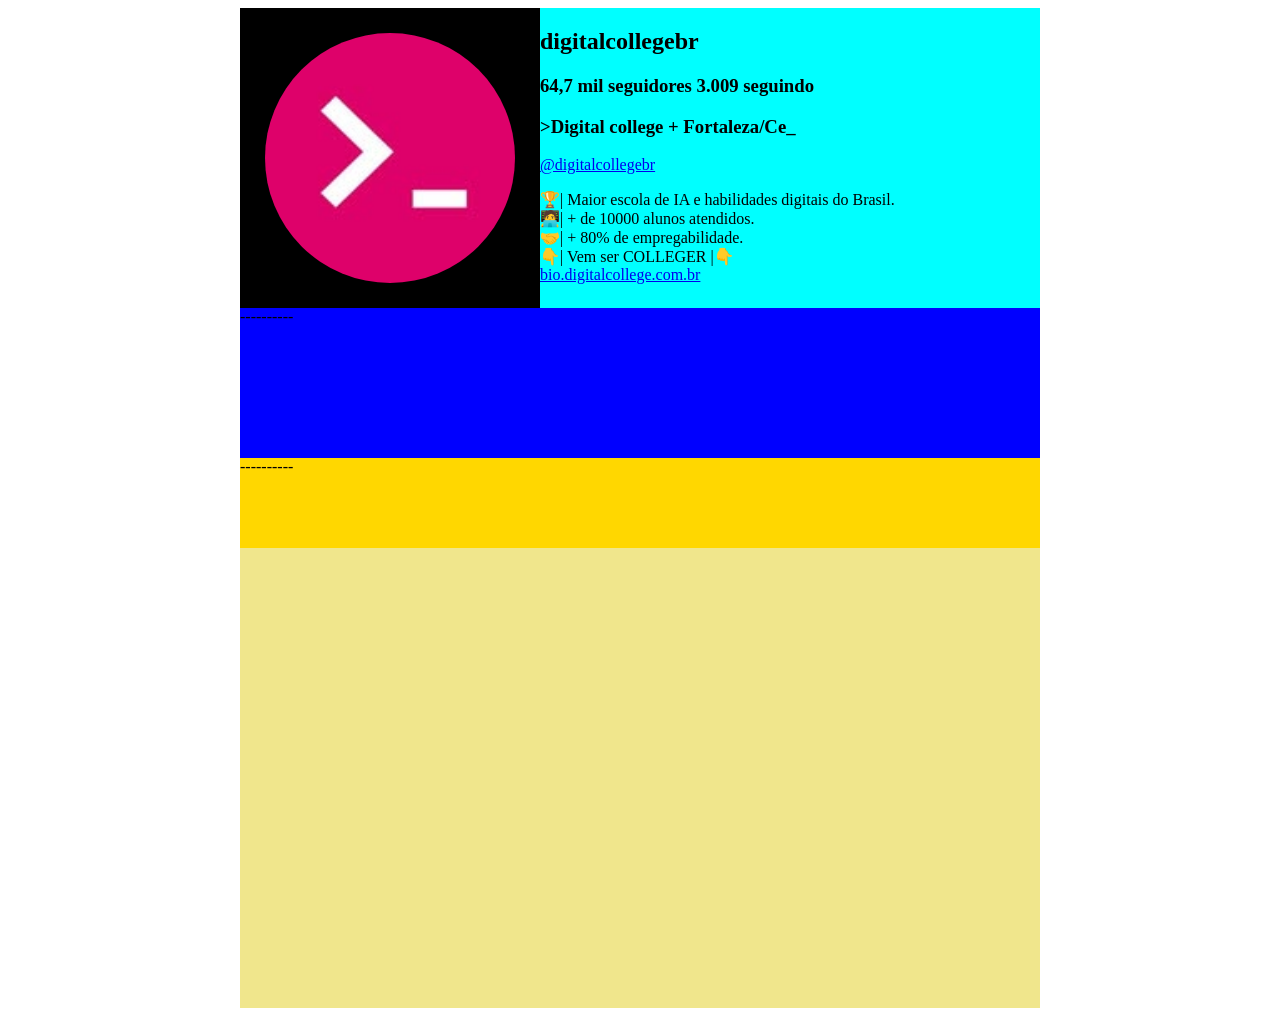
==== index.html @ 33e68f38 "atualizacao_modelo" ====
<!DOCTYPE html>
<html lang="en">

<head>
    <meta charset="UTF-8">
    <meta name="viewport" content="width=device-width, initial-scale=1.0">
    <title>modelo</title>
    <link rel="stylesheet" href="style.css">
</head>

<body>
    <div id="conteudo">
        <div id="cabecalho">
            <div id="fotodeperfil">
                <img height="250px" src="logodigital.jpg" alt="fotodeperfil">
            </div>
            <div id="textodeperfil">

                <h2>digitalcollegebr</h2>
                <h3>64,7 mil seguidores   3.009 seguindo</h3>
                <h3>>Digital college + Fortaleza/Ce_</h3>
                   
                <link>
                <a href="https://www.threads.com/@digitalcollegebr?xmt=AQG0JLFd57Y3-rDKLOpRvkNg5mXg-rBih5V4dbQFqvgaa7Q" target="='_blank'">@digitalcollegebr</a> <br>
            </link>

                <p>
                    🏆| Maior escola de IA e habilidades digitais do Brasil. <br>
                    🧑‍💻| + de 10000 alunos atendidos. <br>
                    🤝| + 80% de empregabilidade. <br>
                    👇| Vem ser COLLEGER |👇 <br>
                <link>
                <a href="https://bio.digitalcollege.com.br/" target="='_blank'">bio.digitalcollege.com.br</a>
            </link>

                </p>

            </div>
        </div>
        <div id="destaques">----------</div>
        <div id="feed">----------</div>
    </div>
</body>

</html>
---- style.css ----
#conteudo{
    width: 800px; 
    height: 1000px;
    background-color: khaki;  
    margin: 0 auto; 
}
#cabecalho{
    width: 800px;
    height: 300px;
    background-color: red;
    display: flex;
}
#destaques{
    height: 150px;
    width: 800px;
    background-color: blue;
}
#feed {
    height: 90px;
    width: 800px;
    background-color: gold;
}
#fotodeperfil{
    width: 300px;
    height: 300px;
    background-color: black;
    display: flex;
    align-items: center;
    justify-content: center;
}
#textodeperfil{
    width: 500px;
    height: 300px;
    background-color: aqua;
}

img{
    border-radius: 100%;
}
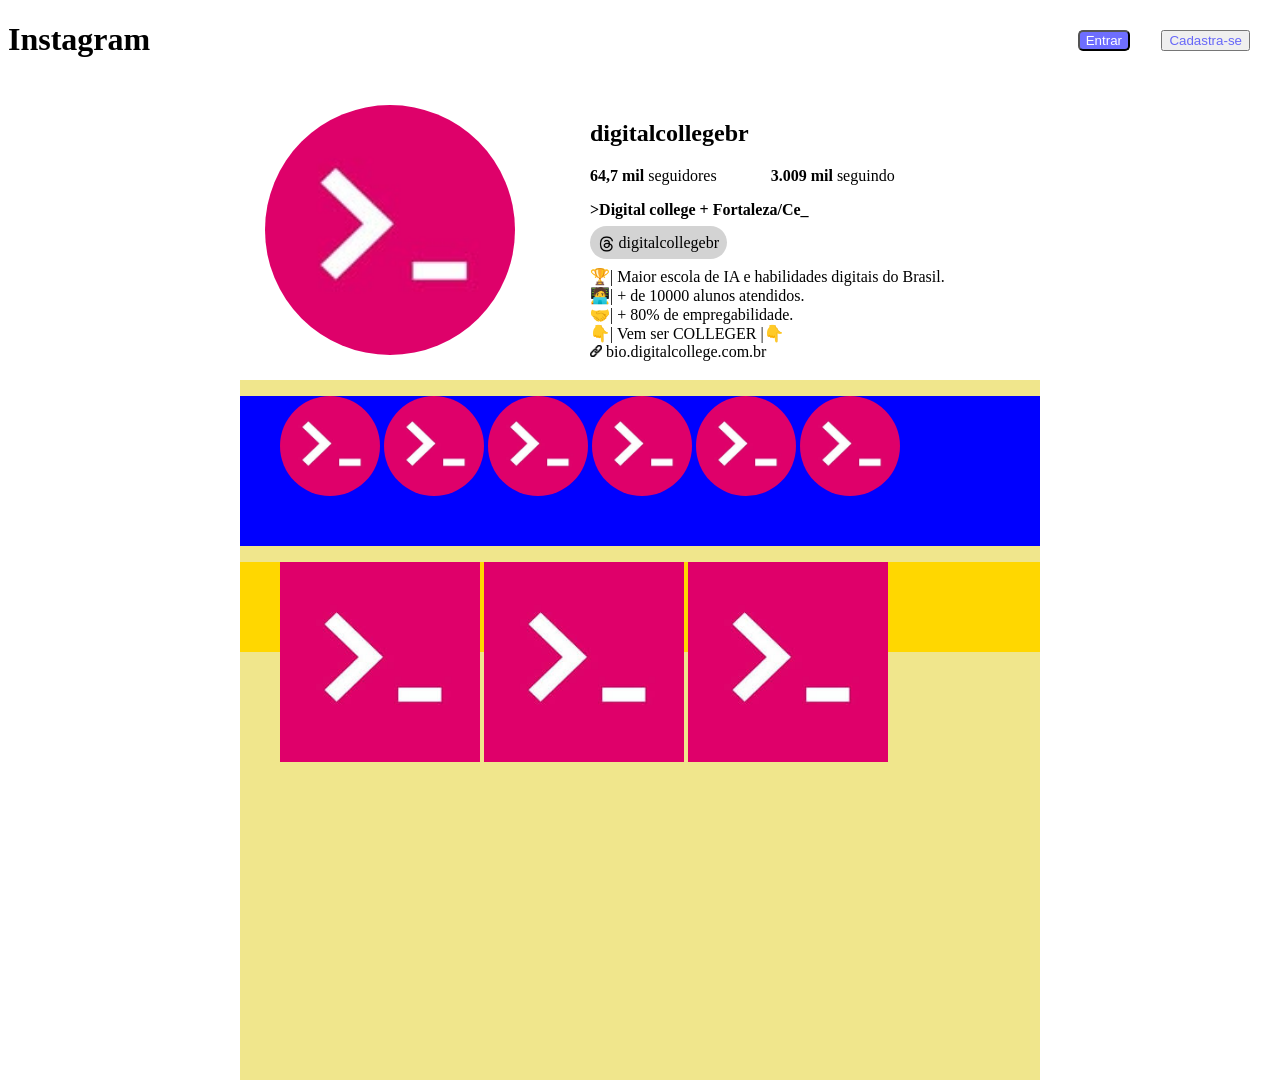
==== commit 3fc8aa4f: "atualizacao_modelo" ====
--- a/index.html
+++ b/index.html
@@ -9,36 +9,60 @@
 </head>
 
 <body>
+    <div id="cabecalho_top">
+        <header>
+            <h1 class="titulo">Instagram</h1>
+            <button class="botao_I"> Entrar</button>
+            <button class="botao_C">Cadastra-se</button>
+        </header>
+    </div>
+     
     <div id="conteudo">
         <div id="cabecalho">
             <div id="fotodeperfil">
-                <img height="250px" src="logodigital.jpg" alt="fotodeperfil">
+                <img id="fotoperfil" height="250px" src="logodigital.jpg" alt="fotodeperfil">
             </div>
             <div id="textodeperfil">
 
                 <h2>digitalcollegebr</h2>
-                <h3>64,7 mil seguidores   3.009 seguindo</h3>
-                <h3>>Digital college + Fortaleza/Ce_</h3>
-                   
-                <link>
-                <a href="https://www.threads.com/@digitalcollegebr?xmt=AQG0JLFd57Y3-rDKLOpRvkNg5mXg-rBih5V4dbQFqvgaa7Q" target="='_blank'">@digitalcollegebr</a> <br>
-            </link>
+                <p><b>64,7 mil</b> seguidores   <span id="numero_seguidores">3.009 mil</span> seguindo</p>
+                <strong>>Digital college + Fortaleza/Ce_</strong>
 
-                <p>
-                    🏆| Maior escola de IA e habilidades digitais do Brasil. <br>
-                    🧑‍💻| + de 10000 alunos atendidos. <br>
-                    🤝| + 80% de empregabilidade. <br>
-                    👇| Vem ser COLLEGER |👇 <br>
-                <link>
-                <a href="https://bio.digitalcollege.com.br/" target="='_blank'">bio.digitalcollege.com.br</a>
-            </link>
-
-                </p>
+            <p class="juntinhos" id="essenao"> 
+                <span id="pill">
+                    <img src="download (1).png" height="16" alt="logo">
+                     <a href="https://www.threads.com/@digitalcollegebr?xmt=AQG0JLFd57Y3-rDKLOpRvkNg5mXg-rBih5V4dbQFqvgaa7Q" target="='_blank'">digitalcollegebr</a>
+                </span>
+            </p>
+            <p class="juntinhos">🏆| Maior escola de IA e habilidades digitais do Brasil. <br></p>
+            <p class="juntinhos">🧑‍💻| + de 10000 alunos atendidos. <br></p>
+            <p class="juntinhos">🤝| + 80% de empregabilidade. <br></p>
+            <p class="juntinhos">👇| Vem ser COLLEGER |👇 <br></p>
+                <a href="https://bio.digitalcollege.com.br/" target="='_blank'">
+                    <i id="icone-link"></i>
+                        bio.digitalcollege.com.br
+                </a>
+                
 
             </div>
         </div>
-        <div id="destaques">----------</div>
-        <div id="feed">----------</div>
+        <div id="destaques">
+             <figure id="fotosdestaques">
+            <img witdh="100" height="100" src="images.jpeg" alt="logo digital college">
+            <img witdh="100" height="100" src="images.jpeg" alt="logo digital college">
+            <img witdh="100" height="100" src="images.jpeg" alt="logo digital college">
+            <img witdh="100" height="100" src="images.jpeg" alt="logo digital college">
+            <img witdh="100" height="100" src="images.jpeg" alt="logo digital college">
+            <img witdh="100" height="100" src="images.jpeg" alt="logo digital college">
+    </figure>
+        </div>
+        <div id="feed">
+             <figure id="fotosfeed">
+            <img witdh="200" height="200" src="images.jpeg" alt="logo digital college">
+            <img witdh="200" height="200" src="images.jpeg" alt="logo digital college">
+            <img witdh="200" height="200" src="images.jpeg" alt="logo digital college">
+        </figure>
+        </div>
     </div>
 </body>
 
--- a/style.css
+++ b/style.css
@@ -1,3 +1,38 @@
+#cabacalho_top header{
+  width: 100%;
+  height: 80px;
+  background-color: rgba(0, 0, 0, 0.7); 
+  color: #fff;
+  padding: 20px;
+  top: 0;
+  left: 0;
+  border-bottom: 1px solid black;
+  position: fixed;
+}
+#titulo {
+    color: white;
+    position: fixed;
+    border: 2px;
+}
+.botao_I {
+    color: white;
+    background-color: rgba(0, 0, 255, 0.568);
+    position: fixed;
+    right: 150px;
+    top: 30px;
+    border-radius: 5px;
+}
+.botao_C {
+    color: rgba(0, 0, 255, 0.568);
+    position: fixed;
+    right: 30px;
+    top: 30px;
+    
+}
+#numero_seguidores{
+    font-weight: bold;
+    margin-left: 50px;
+}
 #conteudo{
     width: 800px; 
     height: 1000px;
@@ -10,10 +45,16 @@
     background-color: red;
     display: flex;
 }
+#link_1{
+    color: black;
+}
 #destaques{
     height: 150px;
     width: 800px;
     background-color: blue;
+}
+#fotosdestaques img{
+    border-radius: 100%
 }
 #feed {
     height: 90px;
@@ -23,18 +64,47 @@
 #fotodeperfil{
     width: 300px;
     height: 300px;
-    background-color: black;
+    background-color: white;
     display: flex;
     align-items: center;
     justify-content: center;
 }
+#fotoperfil{
+    border-radius: 100%;
+}
 #textodeperfil{
     width: 500px;
     height: 300px;
-    background-color: aqua;
+    background-color: white;
+    padding: 20px 50px;
+    box-sizing: border-box;
+
 }
-
-img{
-    border-radius: 100%;
+.juntinhos{
+    margin: 0%;
 }
-
+#pill{
+    background-color: lightgray;
+    padding: 8px;
+    border-radius: 20px;
+    img{
+        vertical-align: middle;
+        /* position: relative;
+        top: 3px; */
+        /* margin-bottom: -3px; */
+    }
+}
+#essenao {
+    margin: 15px 0;
+}
+a{
+    color: black;
+    text-decoration: none;
+}
+#icone-link {
+    height: 12px;
+    width: 12px;
+    display: inline-block;
+    background-size: 12px;
+    background-image: url("download\ \(3\).png");
+}
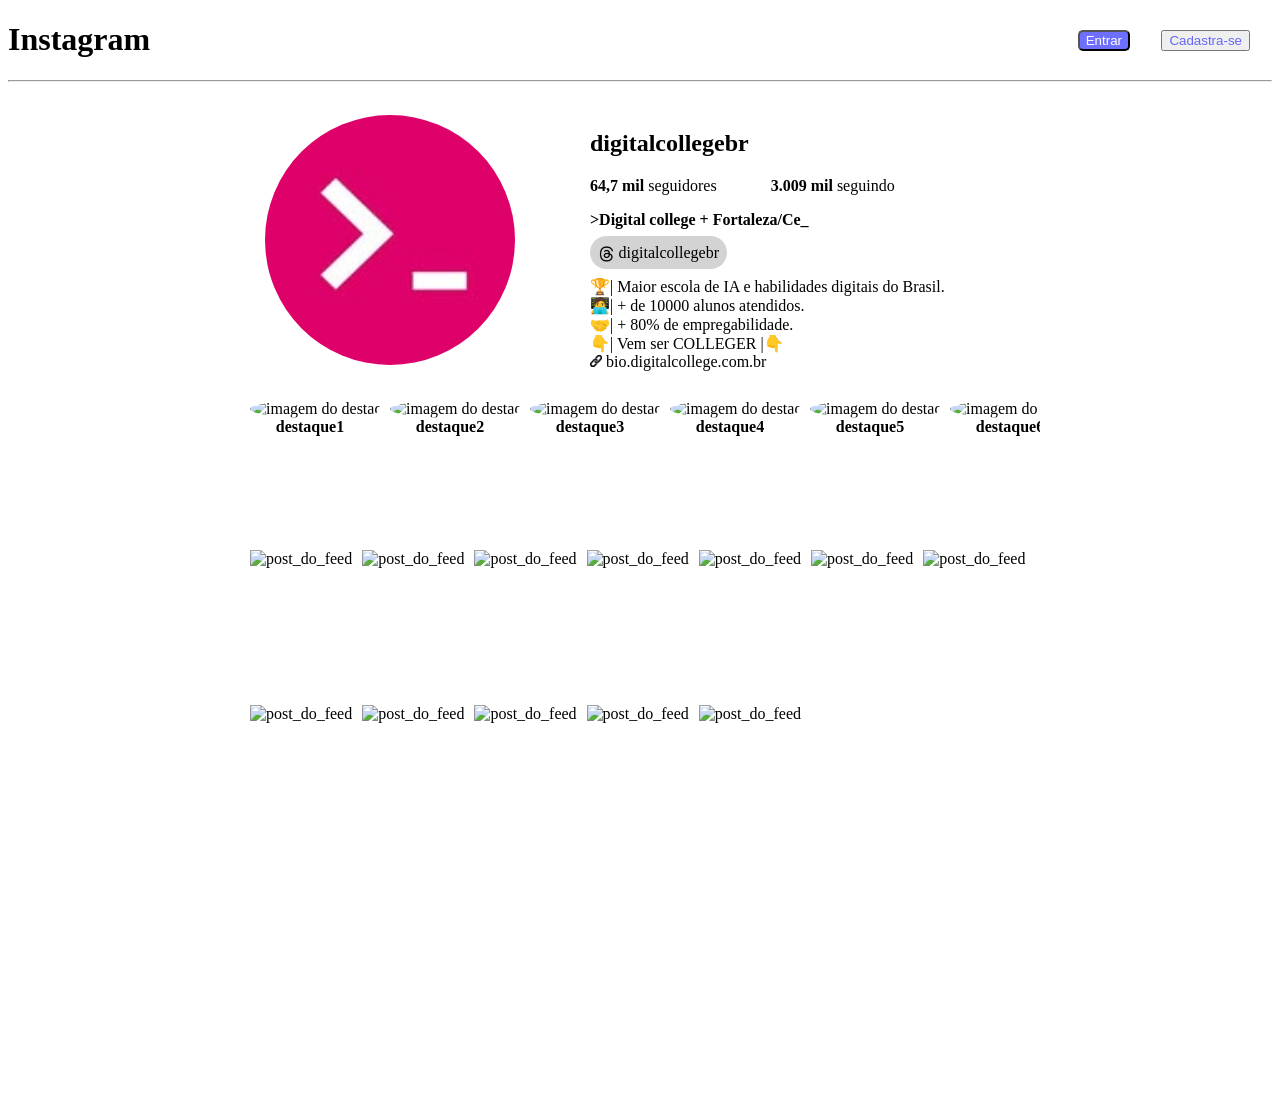
==== commit 67944e3f: "atualizacao_modelo" ====
--- a/index.html
+++ b/index.html
@@ -14,6 +14,7 @@
             <h1 class="titulo">Instagram</h1>
             <button class="botao_I"> Entrar</button>
             <button class="botao_C">Cadastra-se</button>
+            <hr>
         </header>
     </div>
      
@@ -42,27 +43,53 @@
                     <i id="icone-link"></i>
                         bio.digitalcollege.com.br
                 </a>
-                
-
             </div>
         </div>
         <div id="destaques">
-             <figure id="fotosdestaques">
-            <img witdh="100" height="100" src="images.jpeg" alt="logo digital college">
-            <img witdh="100" height="100" src="images.jpeg" alt="logo digital college">
-            <img witdh="100" height="100" src="images.jpeg" alt="logo digital college">
-            <img witdh="100" height="100" src="images.jpeg" alt="logo digital college">
-            <img witdh="100" height="100" src="images.jpeg" alt="logo digital college">
-            <img witdh="100" height="100" src="images.jpeg" alt="logo digital college">
-    </figure>
+        <div class="destaque">
+            <img src="https://placehold.co/100x100" alt="imagem do destaque">
+            <p>destaque1</p>
         </div>
-        <div id="feed">
-             <figure id="fotosfeed">
-            <img witdh="200" height="200" src="images.jpeg" alt="logo digital college">
-            <img witdh="200" height="200" src="images.jpeg" alt="logo digital college">
-            <img witdh="200" height="200" src="images.jpeg" alt="logo digital college">
-        </figure>
+        <div class="destaque">
+            <img src="https://placehold.co/100x100" alt="imagem do destaque">
+            <p>destaque2</p>
         </div>
+        <div class="destaque">
+            <img src="https://placehold.co/100x100" alt="imagem do destaque">
+            <p>destaque3</p>
+        </div>
+        <div class="destaque">
+            <img src="https://placehold.co/100x100" alt="imagem do destaque">
+            <p>destaque4</p>
+        </div>
+        <div class="destaque">
+            <img src="https://placehold.co/100x100" alt="imagem do destaque">
+            <p>destaque5</p>
+        </div>
+        <div class="destaque">
+            <img src="https://placehold.co/100x100" alt="imagem do destaque">
+            <p>destaque6</p>
+        </div>
+        <div class="destaque">
+            <img src="https://placehold.co/100x100" alt="imagem do destaque">
+            <p>destaque7</p>
+        </div>
+    </div>
+    
+    <div id="feed">
+            <div class="post"><img src="https://placehold.co/260x300" alt="post_do_feed"></div>
+            <div class="post"><img src="https://placehold.co/260x300" alt="post_do_feed"></div>
+            <div class="post"><img src="https://placehold.co/260x300" alt="post_do_feed"></div>
+            <div class="post"><img src="https://placehold.co/260x300" alt="post_do_feed"></div>
+            <div class="post"><img src="https://placehold.co/260x300" alt="post_do_feed"></div>
+            <div class="post"><img src="https://placehold.co/260x300" alt="post_do_feed"></div>
+            <div class="post"><img src="https://placehold.co/260x300" alt="post_do_feed"></div>
+            <div class="post"><img src="https://placehold.co/260x300" alt="post_do_feed"></div>
+            <div class="post"><img src="https://placehold.co/260x300" alt="post_do_feed"></div>
+            <div class="post"><img src="https://placehold.co/260x300" alt="post_do_feed"></div>
+            <div class="post"><img src="https://placehold.co/260x300" alt="post_do_feed"></div>
+            <div class="post"><img src="https://placehold.co/260x300" alt="post_do_feed"></div>
+    </div>
     </div>
 </body>
 
--- a/style.css
+++ b/style.css
@@ -1,4 +1,4 @@
-#cabacalho_top header{
+#cabacalho_top{
   width: 100%;
   height: 80px;
   background-color: rgba(0, 0, 0, 0.7); 
@@ -26,8 +26,7 @@
     color: rgba(0, 0, 255, 0.568);
     position: fixed;
     right: 30px;
-    top: 30px;
-    
+    top: 30px; 
 }
 #numero_seguidores{
     font-weight: bold;
@@ -36,7 +35,7 @@
 #conteudo{
     width: 800px; 
     height: 1000px;
-    background-color: khaki;  
+    background-color: white;  
     margin: 0 auto; 
 }
 #cabecalho{
@@ -52,15 +51,38 @@
     height: 150px;
     width: 800px;
     background-color: blue;
+    display:flex ;
+    
+    overflow-x: scroll;
+    overflow-y: hidden;
+    white-space:nowrap; 
 }
-#fotosdestaques img{
-    border-radius: 100%
+.destaque{
+    width: 120px;
+    height: 150px;
+    background-color: white;
+    padding: 10px;
+
+    img{
+        border-radius: 100%;
+    }
+    p{
+        margin-top: 0;
+        text-align: center;
+        font-weight: 600;
+    }  
 }
+
 #feed {
-    height: 90px;
+    height: 300px;
     width: 800px;
-    background-color: gold;
+    background-color: white;
+    display: flex;
+    flex-wrap: wrap;
+    padding: 10px;
+    gap: 10px;
 }
+
 #fotodeperfil{
     width: 300px;
     height: 300px;
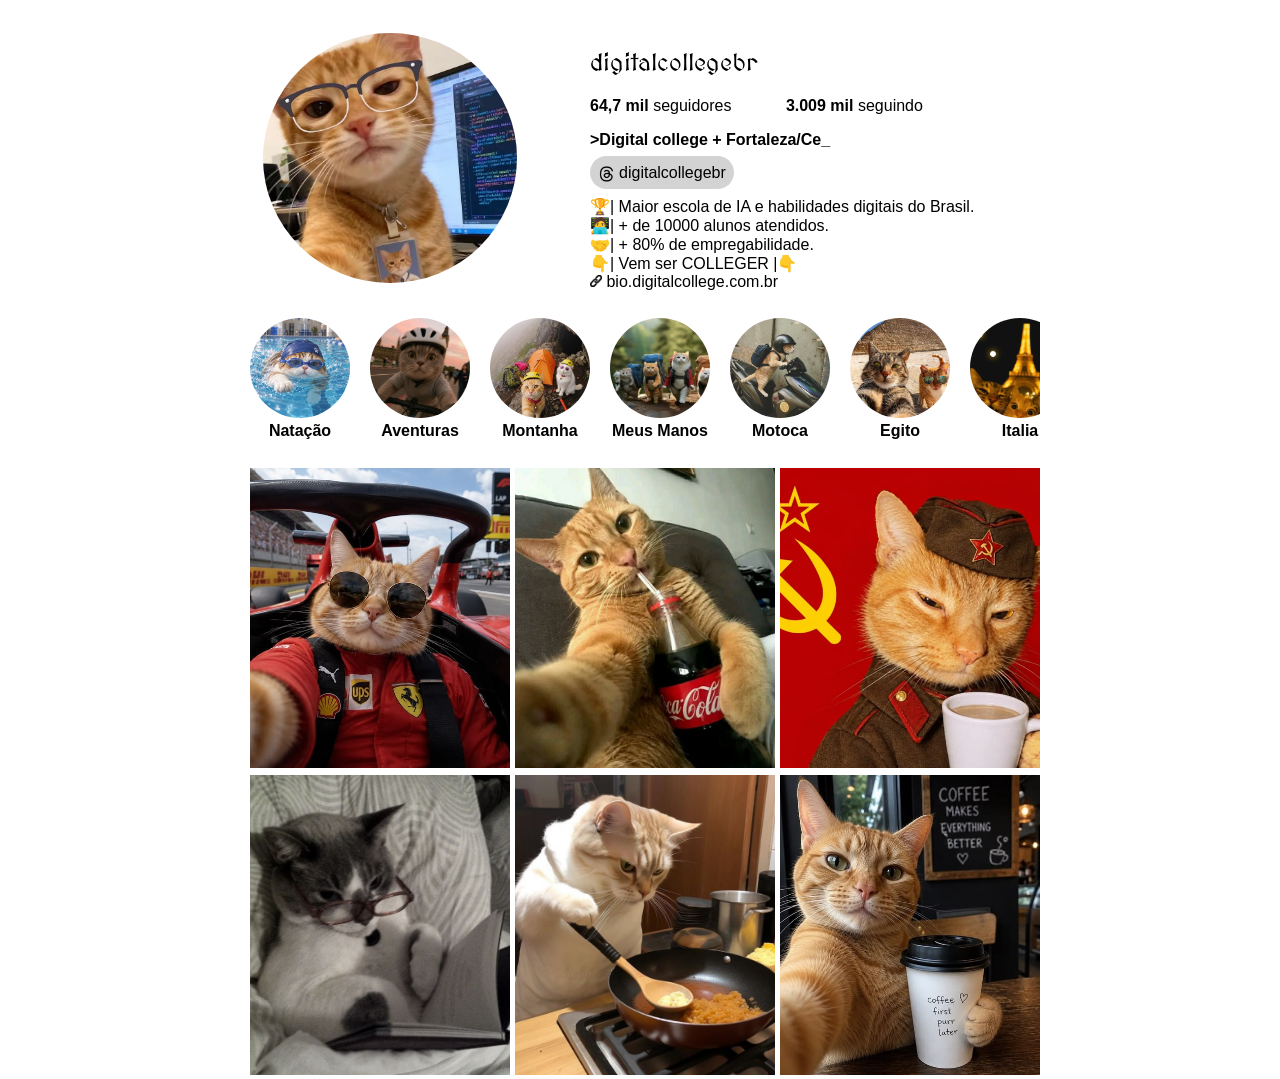
==== commit 67e23efd: "fim_modelo" ====
--- a/index.html
+++ b/index.html
@@ -8,24 +8,15 @@
     <link rel="stylesheet" href="style.css">
 </head>
 
-<body>
-    <div id="cabecalho_top">
-        <header>
-            <h1 class="titulo">Instagram</h1>
-            <button class="botao_I"> Entrar</button>
-            <button class="botao_C">Cadastra-se</button>
-            <hr>
-        </header>
-    </div>
-     
+<body>     
     <div id="conteudo">
         <div id="cabecalho">
             <div id="fotodeperfil">
-                <img id="fotoperfil" height="250px" src="logodigital.jpg" alt="fotodeperfil">
+                <img id="fotoperfil" height="250px" src="fotoperfil.jpg" alt="fotodeperfil">
             </div>
             <div id="textodeperfil">
 
-                <h2>digitalcollegebr</h2>
+                <h2 id="titulo">digitalcollegebr</h2>
                 <p><b>64,7 mil</b> seguidores   <span id="numero_seguidores">3.009 mil</span> seguindo</p>
                 <strong>>Digital college + Fortaleza/Ce_</strong>
 
@@ -47,48 +38,42 @@
         </div>
         <div id="destaques">
         <div class="destaque">
-            <img src="https://placehold.co/100x100" alt="imagem do destaque">
-            <p>destaque1</p>
+            <img src="gatonatacao.jpg" alt="imagem do destaque">
+            <p>Natação</p>
         </div>
         <div class="destaque">
-            <img src="https://placehold.co/100x100" alt="imagem do destaque">
-            <p>destaque2</p>
+            <img src="gatobike.jpg" alt="imagem do destaque">
+            <p>Aventuras</p>
         </div>
         <div class="destaque">
-            <img src="https://placehold.co/100x100" alt="imagem do destaque">
-            <p>destaque3</p>
+            <img src="gatomontanha.jpg" alt="imagem do destaque">
+            <p>Montanha</p>
         </div>
         <div class="destaque">
-            <img src="https://placehold.co/100x100" alt="imagem do destaque">
-            <p>destaque4</p>
+            <img src="meusmanos.jpg" alt="imagem do destaque">
+            <p>Meus Manos</p>
         </div>
         <div class="destaque">
-            <img src="https://placehold.co/100x100" alt="imagem do destaque">
-            <p>destaque5</p>
+            <img src="gatomoto.jpg" alt="imagem do destaque">
+            <p>Motoca</p>
         </div>
         <div class="destaque">
-            <img src="https://placehold.co/100x100" alt="imagem do destaque">
-            <p>destaque6</p>
+            <img src="gatoegito.jpg" alt="imagem do destaque">
+            <p>Egito</p>
         </div>
         <div class="destaque">
-            <img src="https://placehold.co/100x100" alt="imagem do destaque">
-            <p>destaque7</p>
+            <img src="gatoitalia.png" alt="imagem do destaque">
+            <p>Italia</p>
         </div>
     </div>
     
     <div id="feed">
-            <div class="post"><img src="https://placehold.co/260x300" alt="post_do_feed"></div>
-            <div class="post"><img src="https://placehold.co/260x300" alt="post_do_feed"></div>
-            <div class="post"><img src="https://placehold.co/260x300" alt="post_do_feed"></div>
-            <div class="post"><img src="https://placehold.co/260x300" alt="post_do_feed"></div>
-            <div class="post"><img src="https://placehold.co/260x300" alt="post_do_feed"></div>
-            <div class="post"><img src="https://placehold.co/260x300" alt="post_do_feed"></div>
-            <div class="post"><img src="https://placehold.co/260x300" alt="post_do_feed"></div>
-            <div class="post"><img src="https://placehold.co/260x300" alt="post_do_feed"></div>
-            <div class="post"><img src="https://placehold.co/260x300" alt="post_do_feed"></div>
-            <div class="post"><img src="https://placehold.co/260x300" alt="post_do_feed"></div>
-            <div class="post"><img src="https://placehold.co/260x300" alt="post_do_feed"></div>
-            <div class="post"><img src="https://placehold.co/260x300" alt="post_do_feed"></div>
+            <div class="post"><img src="gatoveiculo.jpg" alt="post_do_feed"></div>
+            <div class="post"><img src="gatococa.jpg" alt="post_do_feed"></div>
+            <div class="post"><img src="gatocomunista.jpg" alt="post_do_feed"></div>
+            <div class="post"><img src="gatolendo.jpg" alt="post_do_feed"></div>
+            <div class="post"><img src="gatocozinha.jpg" alt="post_do_feed"></div>
+            <div class="post"><img src="gato.jpg" alt="post_do_feed"></div>
     </div>
     </div>
 </body>
--- a/style.css
+++ b/style.css
@@ -1,32 +1,12 @@
-#cabacalho_top{
-  width: 100%;
-  height: 80px;
-  background-color: rgba(0, 0, 0, 0.7); 
-  color: #fff;
-  padding: 20px;
-  top: 0;
-  left: 0;
-  border-bottom: 1px solid black;
-  position: fixed;
+@import url('https://fonts.googleapis.com/css2?family=MedievalSharp&display=swap');
+
+body{
+    font-family:sans-serif;
 }
-#titulo {
-    color: white;
-    position: fixed;
-    border: 2px;
-}
-.botao_I {
-    color: white;
-    background-color: rgba(0, 0, 255, 0.568);
-    position: fixed;
-    right: 150px;
-    top: 30px;
-    border-radius: 5px;
-}
-.botao_C {
-    color: rgba(0, 0, 255, 0.568);
-    position: fixed;
-    right: 30px;
-    top: 30px; 
+#titulo{
+    font-family: "MedievalSharp", cursive;
+    font-weight: 400;
+    font-style: normal;
 }
 #numero_seguidores{
     font-weight: bold;
@@ -55,7 +35,12 @@
     
     overflow-x: scroll;
     overflow-y: hidden;
-    white-space:nowrap; 
+    white-space:nowrap;
+    object-fit: contain;
+    img{
+        width: 100px;
+        height: 100px;
+    }
 }
 .destaque{
     width: 120px;
@@ -80,7 +65,13 @@
     display: flex;
     flex-wrap: wrap;
     padding: 10px;
-    gap: 10px;
+    gap: 5px;
+    row-gap: 3px;
+    img{
+        width: 260px;
+        height: 300px;
+        object-fit: cover;
+    }
 }
 
 #fotodeperfil{
@@ -100,7 +91,6 @@
     background-color: white;
     padding: 20px 50px;
     box-sizing: border-box;
-
 }
 .juntinhos{
     margin: 0%;
@@ -129,4 +119,8 @@
     display: inline-block;
     background-size: 12px;
     background-image: url("download\ \(3\).png");
+}
+
+img{
+     object-fit: cover;
 }
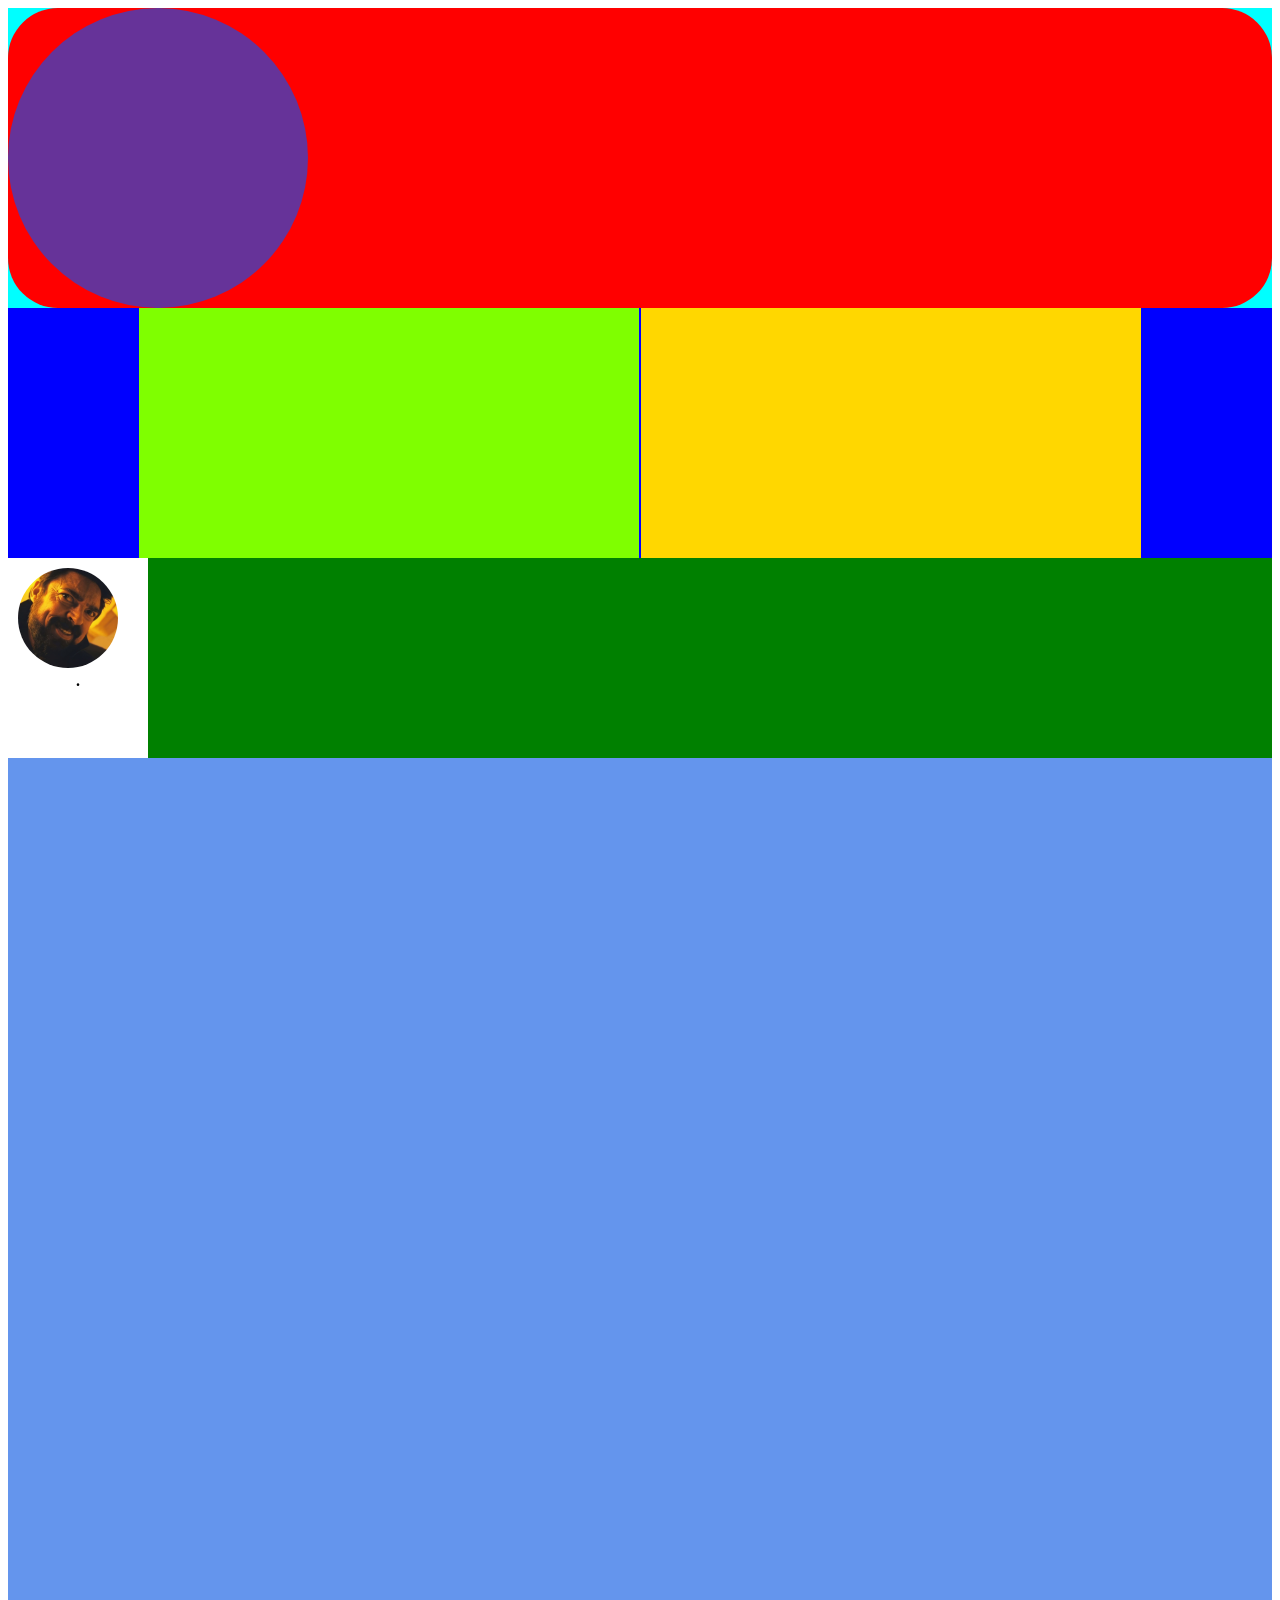
==== commit 6c95312c: "modelo2" ====
--- a/index.html
+++ b/index.html
@@ -1,81 +1,33 @@
 <!DOCTYPE html>
 <html lang="en">
-
 <head>
     <meta charset="UTF-8">
     <meta name="viewport" content="width=device-width, initial-scale=1.0">
-    <title>modelo</title>
+    <title>Document</title>
+    <link rel="stylesheet" href="reset.css">
     <link rel="stylesheet" href="style.css">
 </head>
-
-<body>     
+<body>
     <div id="conteudo">
         <div id="cabecalho">
-            <div id="fotodeperfil">
-                <img id="fotoperfil" height="250px" src="fotoperfil.jpg" alt="fotodeperfil">
-            </div>
-            <div id="textodeperfil">
-
-                <h2 id="titulo">digitalcollegebr</h2>
-                <p><b>64,7 mil</b> seguidores   <span id="numero_seguidores">3.009 mil</span> seguindo</p>
-                <strong>>Digital college + Fortaleza/Ce_</strong>
-
-            <p class="juntinhos" id="essenao"> 
-                <span id="pill">
-                    <img src="download (1).png" height="16" alt="logo">
-                     <a href="https://www.threads.com/@digitalcollegebr?xmt=AQG0JLFd57Y3-rDKLOpRvkNg5mXg-rBih5V4dbQFqvgaa7Q" target="='_blank'">digitalcollegebr</a>
-                </span>
-            </p>
-            <p class="juntinhos">🏆| Maior escola de IA e habilidades digitais do Brasil. <br></p>
-            <p class="juntinhos">🧑‍💻| + de 10000 alunos atendidos. <br></p>
-            <p class="juntinhos">🤝| + 80% de empregabilidade. <br></p>
-            <p class="juntinhos">👇| Vem ser COLLEGER |👇 <br></p>
-                <a href="https://bio.digitalcollege.com.br/" target="='_blank'">
-                    <i id="icone-link"></i>
-                        bio.digitalcollege.com.br
-                </a>
+            <div id="fotoperfil">
+                <figure>
+                    <img src="fundo.jpg" alt="">
+                </figure>
             </div>
         </div>
+        <div id="informacoes">
+            <div class="texto"></div>
+            <div class="texto1"></div>
+        </div>
         <div id="destaques">
-        <div class="destaque">
-            <img src="gatonatacao.jpg" alt="imagem do destaque">
-            <p>Natação</p>
+            <div class="destaque">
+                <img src="imagens/fotoperfil.jpg" alt="imagem do destaque">
+                <p>.</p>
+            </div>
         </div>
-        <div class="destaque">
-            <img src="gatobike.jpg" alt="imagem do destaque">
-            <p>Aventuras</p>
-        </div>
-        <div class="destaque">
-            <img src="gatomontanha.jpg" alt="imagem do destaque">
-            <p>Montanha</p>
-        </div>
-        <div class="destaque">
-            <img src="meusmanos.jpg" alt="imagem do destaque">
-            <p>Meus Manos</p>
-        </div>
-        <div class="destaque">
-            <img src="gatomoto.jpg" alt="imagem do destaque">
-            <p>Motoca</p>
-        </div>
-        <div class="destaque">
-            <img src="gatoegito.jpg" alt="imagem do destaque">
-            <p>Egito</p>
-        </div>
-        <div class="destaque">
-            <img src="gatoitalia.png" alt="imagem do destaque">
-            <p>Italia</p>
-        </div>
-    </div>
-    
-    <div id="feed">
-            <div class="post"><img src="gatoveiculo.jpg" alt="post_do_feed"></div>
-            <div class="post"><img src="gatococa.jpg" alt="post_do_feed"></div>
-            <div class="post"><img src="gatocomunista.jpg" alt="post_do_feed"></div>
-            <div class="post"><img src="gatolendo.jpg" alt="post_do_feed"></div>
-            <div class="post"><img src="gatocozinha.jpg" alt="post_do_feed"></div>
-            <div class="post"><img src="gato.jpg" alt="post_do_feed"></div>
+            <div id="feed"></div>
     </div>
     </div>
 </body>
-
 </html>
--- a/style.css
+++ b/style.css
@@ -1,42 +1,49 @@
-@import url('https://fonts.googleapis.com/css2?family=MedievalSharp&display=swap');
-
-body{
-    font-family:sans-serif;
-}
-#titulo{
-    font-family: "MedievalSharp", cursive;
-    font-weight: 400;
-    font-style: normal;
-}
-#numero_seguidores{
-    font-weight: bold;
-    margin-left: 50px;
-}
 #conteudo{
-    width: 800px; 
+    width: 100%; 
     height: 1000px;
-    background-color: white;  
-    margin: 0 auto; 
+    background-color: aqua; 
+    margin-top: 0; 
 }
 #cabecalho{
-    width: 800px;
+    width: 100%;
     height: 300px;
     background-color: red;
+    border-radius: 50px;
+}
+#fotoperfil{
+    width: 300px;
+    height: 300px;
+    background-color: rebeccapurple;
     display: flex;
+    align-items: center;
+    justify-content: center;
+    border-radius: 100%;
 }
-#link_1{
-    color: black;
+#informacoes{
+    width: 100%;
+    height: 250px;
+    background-color: blue;
+    display:flex ;
+    object-fit: contain;
+    gap: 2px;
+    justify-content: center;
+}
+.texto{
+    width: 500px;
+    height: 250px;
+    background-color: chartreuse;
+    justify-content: center;
+}
+.texto1{
+    width: 500px;
+    height: 250px;
+    background-color: gold;
 }
 #destaques{
-    height: 150px;
-    width: 800px;
-    background-color: blue;
+    width: 100%;
+    height: 200px;
+    background-color: green;
     display:flex ;
-    
-    overflow-x: scroll;
-    overflow-y: hidden;
-    white-space:nowrap;
-    object-fit: contain;
     img{
         width: 100px;
         height: 100px;
@@ -44,7 +51,7 @@
 }
 .destaque{
     width: 120px;
-    height: 150px;
+    height: 180px;
     background-color: white;
     padding: 10px;
 
@@ -57,70 +64,8 @@
         font-weight: 600;
     }  
 }
-
-#feed {
-    height: 300px;
-    width: 800px;
-    background-color: white;
-    display: flex;
-    flex-wrap: wrap;
-    padding: 10px;
-    gap: 5px;
-    row-gap: 3px;
-    img{
-        width: 260px;
-        height: 300px;
-        object-fit: cover;
-    }
-}
-
-#fotodeperfil{
-    width: 300px;
-    height: 300px;
-    background-color: white;
-    display: flex;
-    align-items: center;
-    justify-content: center;
-}
-#fotoperfil{
-    border-radius: 100%;
-}
-#textodeperfil{
-    width: 500px;
-    height: 300px;
-    background-color: white;
-    padding: 20px 50px;
-    box-sizing: border-box;
-}
-.juntinhos{
-    margin: 0%;
-}
-#pill{
-    background-color: lightgray;
-    padding: 8px;
-    border-radius: 20px;
-    img{
-        vertical-align: middle;
-        /* position: relative;
-        top: 3px; */
-        /* margin-bottom: -3px; */
-    }
-}
-#essenao {
-    margin: 15px 0;
-}
-a{
-    color: black;
-    text-decoration: none;
-}
-#icone-link {
-    height: 12px;
-    width: 12px;
-    display: inline-block;
-    background-size: 12px;
-    background-image: url("download\ \(3\).png");
-}
-
-img{
-     object-fit: cover;
+#feed{
+    width: 100%;
+    height: 1000px;
+    background-color: cornflowerblue;
 }
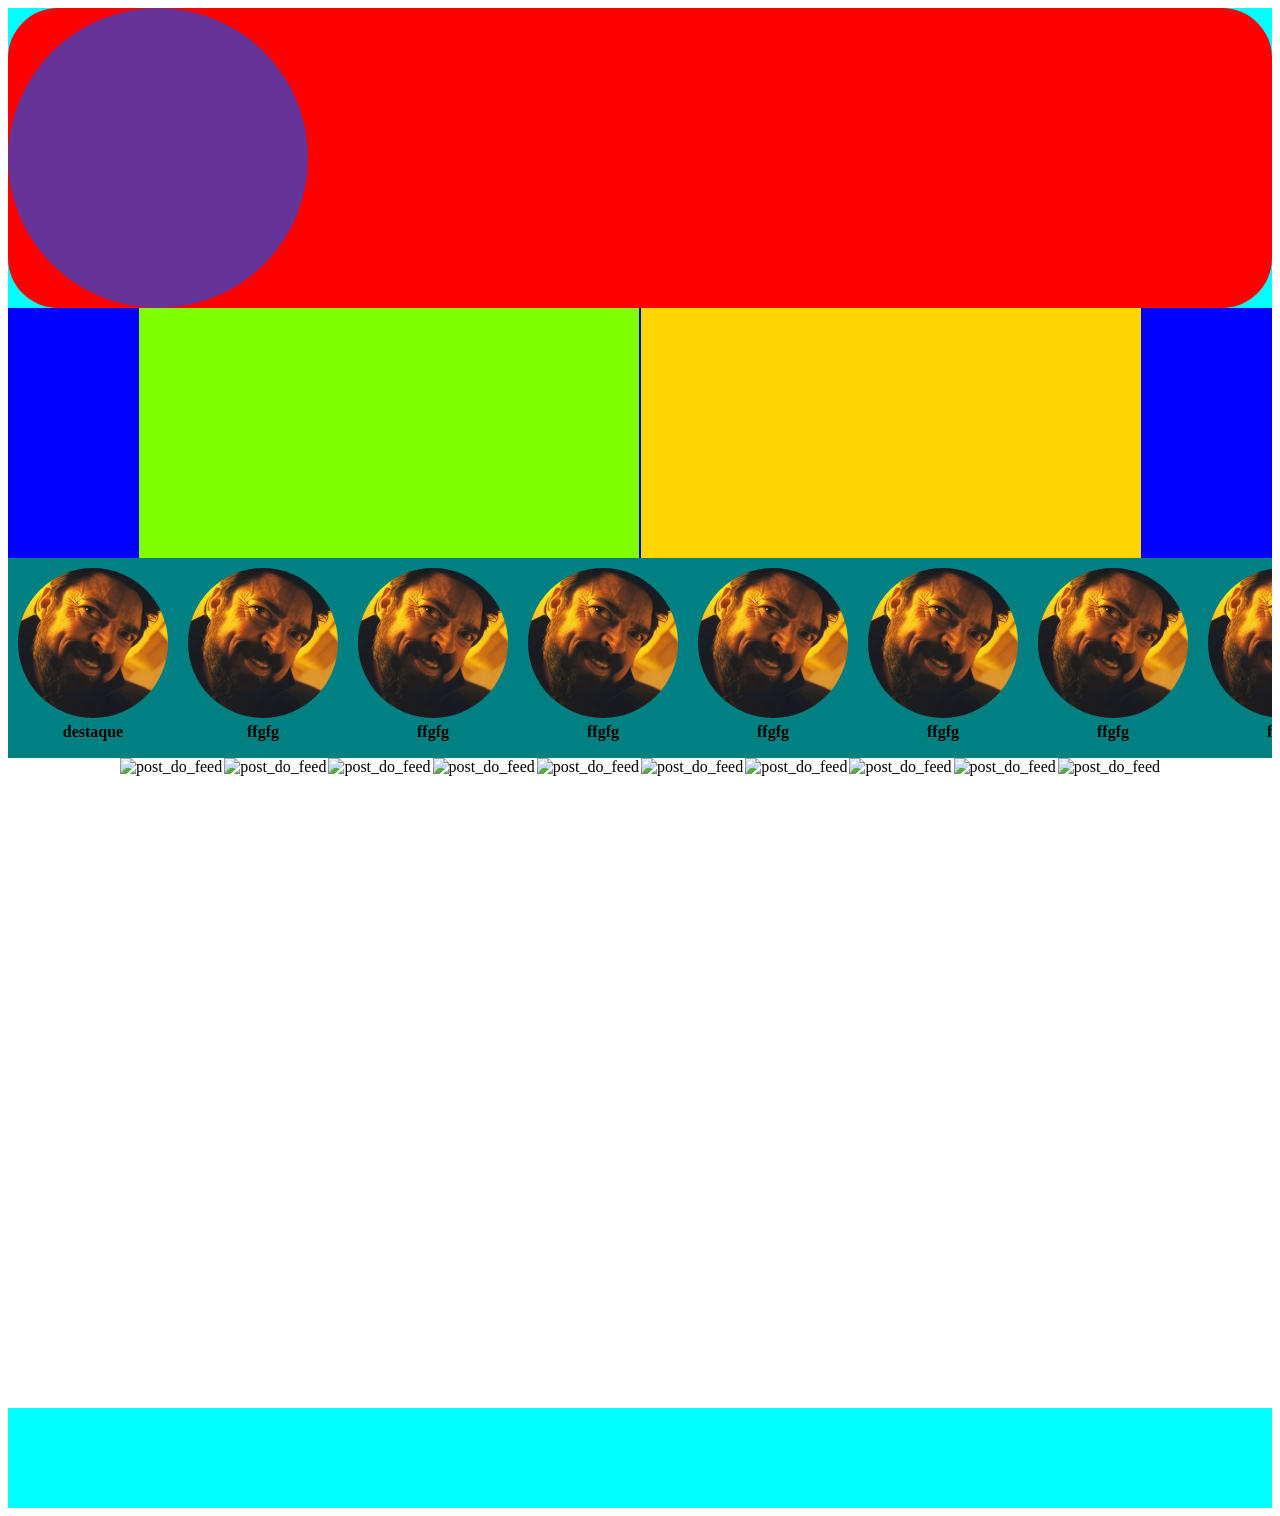
==== commit 5e4f9901: "atl_1" ====
--- a/index.html
+++ b/index.html
@@ -12,7 +12,7 @@
         <div id="cabecalho">
             <div id="fotoperfil">
                 <figure>
-                    <img src="fundo.jpg" alt="">
+                    <img src="" alt="">
                 </figure>
             </div>
         </div>
@@ -22,11 +22,62 @@
         </div>
         <div id="destaques">
             <div class="destaque">
-                <img src="imagens/fotoperfil.jpg" alt="imagem do destaque">
-                <p>.</p>
+                <img src="fotoperfil.jpg" alt="imagem do destaque">
+                <p>destaque</p>
+            </div>
+            <div class="destaque">
+                <img src="fotoperfil.jpg" alt="imagem do destaque">
+                <p>ffgfg</p>
+            </div>
+            <div class="destaque">
+                <img src="fotoperfil.jpg" alt="imagem do destaque">
+                <p>ffgfg</p>
+            </div>
+            <div class="destaque">
+                <img src="fotoperfil.jpg" alt="imagem do destaque">
+                <p>ffgfg</p>
+            </div>
+            <div class="destaque">
+                <img src="fotoperfil.jpg" alt="imagem do destaque">
+                <p>ffgfg</p>
+            </div>
+            <div class="destaque">
+                <img src="fotoperfil.jpg" alt="imagem do destaque">
+                <p>ffgfg</p>
+            </div>
+            <div class="destaque">
+                <img src="fotoperfil.jpg" alt="imagem do destaque">
+                <p>ffgfg</p>
+            </div>
+            <div class="destaque">
+                <img src="fotoperfil.jpg" alt="imagem do destaque">
+                <p>ffgfg</p>
+            </div>
+            <div class="destaque">
+                <img src="fotoperfil.jpg" alt="imagem do destaque">
+                <p>ffgfg</p>
+            </div>
+            <div class="destaque">
+                <img src="fotoperfil.jpg" alt="imagem do destaque">
+                <p>ffgfg</p>
+            </div>
+            <div class="destaque">
+                <img src="fotoperfil.jpg" alt="imagem do destaque">
+                <p>ffgfg</p>
             </div>
         </div>
-            <div id="feed"></div>
+            <div id="feed">
+                <div class="post"><img src="https://placehold.co/210x320" alt="post_do_feed"></div>
+                <div class="post"><img src="https://placehold.co/210x320" alt="post_do_feed"></div>
+                <div class="post"><img src="https://placehold.co/210x320" alt="post_do_feed"></div>
+                <div class="post"><img src="https://placehold.co/210x320" alt="post_do_feed"></div>
+                <div class="post"><img src="https://placehold.co/210x320" alt="post_do_feed"></div>
+                <div class="post"><img src="https://placehold.co/210x320" alt="post_do_feed"></div>
+                <div class="post"><img src="https://placehold.co/210x320" alt="post_do_feed"></div>
+                <div class="post"><img src="https://placehold.co/210x320" alt="post_do_feed"></div>
+                <div class="post"><img src="https://placehold.co/210x320" alt="post_do_feed"></div>
+                <div class="post"><img src="https://placehold.co/210x320" alt="post_do_feed"></div>
+            </div>
     </div>
     </div>
 </body>
--- a/style.css
+++ b/style.css
@@ -1,6 +1,6 @@
 #conteudo{
     width: 100%; 
-    height: 1000px;
+    height: 1500px;
     background-color: aqua; 
     margin-top: 0; 
 }
@@ -44,17 +44,27 @@
     height: 200px;
     background-color: green;
     display:flex ;
+
+    overflow-x: scroll;
+    overflow-y: hidden;
+    white-space:nowrap;
+    object-fit: contain;
     img{
-        width: 100px;
-        height: 100px;
+        width: 150px;
+        height: 150px;
     }
 }
 .destaque{
-    width: 120px;
+    width: 150px;
     height: 180px;
-    background-color: white;
+    background-color: teal;
     padding: 10px;
-
+    display: flex;
+    justify-content: center;
+    align-items: center;
+    flex-wrap: wrap;
+    gap: 5px;
+    
     img{
         border-radius: 100%;
     }
@@ -66,6 +76,16 @@
 }
 #feed{
     width: 100%;
-    height: 1000px;
-    background-color: cornflowerblue;
+    height: 650px;
+    background-color: white;
+    display: flex;
+    flex-wrap: wrap;
+    gap: 2px;
+    row-gap: 2px;
+    justify-content: center;
+    img{
+        width: 210px;
+        height: 320px;
+        object-fit: cover;
+    }
 }
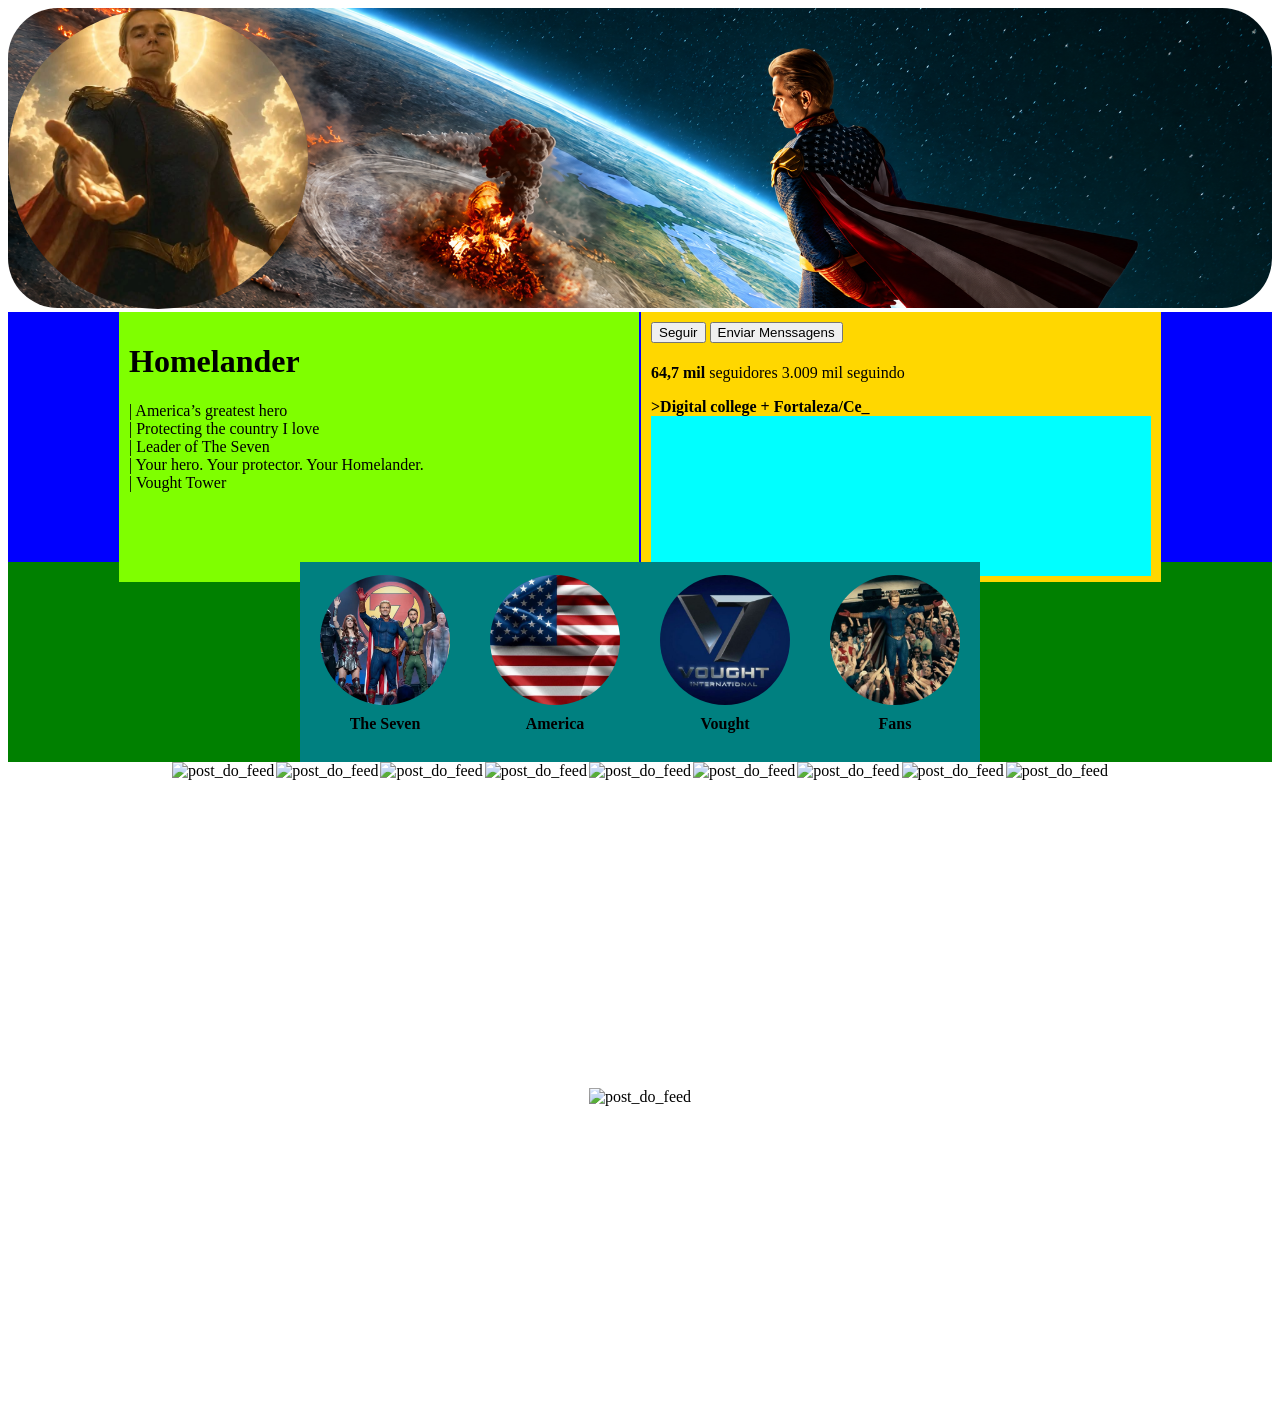
==== commit 42b22986: "atualizacao_2" ====
--- a/index.html
+++ b/index.html
@@ -3,67 +3,56 @@
 <head>
     <meta charset="UTF-8">
     <meta name="viewport" content="width=device-width, initial-scale=1.0">
-    <title>Document</title>
+    <title>@homelander</title>
     <link rel="stylesheet" href="reset.css">
     <link rel="stylesheet" href="style.css">
 </head>
 <body>
     <div id="conteudo">
         <div id="cabecalho">
+            <div>
+                <img src="imagens/2.png" alt="fundo">
+            </div>
             <div id="fotoperfil">
-                <figure>
-                    <img src="" alt="">
-                </figure>
+                    <img src="imagens/7bebea811abc1bce6dd082b707919a72.jpg" alt="fotoperfil">
             </div>
         </div>
         <div id="informacoes">
-            <div class="texto"></div>
-            <div class="texto1"></div>
+            <div class="texto">
+                <h1>Homelander</h1>
+                <p class="juntinho">| America’s greatest hero</p>
+                <p class="juntinho">| Protecting the country I love</p>
+                <p class="juntinho">| Leader of The Seven</p>
+                <p class="juntinho">| Your hero. Your protector. Your Homelander.</p>
+                <p class="juntinho">| Vought Tower</p>
+            </div>
+            <div class="texto1">
+                <button>Seguir</button>
+                <button>Enviar Menssagens</button>
+                <h1></h1>
+                <p><b>64,7 mil</b> seguidores <span >3.009 mil</span> seguindo</p>
+                <strong>>Digital college + Fortaleza/Ce_</strong>
+                <div class="susgestoes">
+
+                </div>
+            </div>
         </div>
         <div id="destaques">
             <div class="destaque">
-                <img src="fotoperfil.jpg" alt="imagem do destaque">
-                <p>destaque</p>
+                <img src="imagens/1.jpg" alt="imagem do destaque">
+                <p>The Seven</p>
             </div>
             <div class="destaque">
-                <img src="fotoperfil.jpg" alt="imagem do destaque">
-                <p>ffgfg</p>
+                <img src="imagens/5.jpg" alt="imagem do destaque">
+                <p>America</p>
             </div>
             <div class="destaque">
-                <img src="fotoperfil.jpg" alt="imagem do destaque">
-                <p>ffgfg</p>
+                <img src="imagens/3.jpg" alt="imagem do destaque">
+                <p>Vought</p>
             </div>
             <div class="destaque">
-                <img src="fotoperfil.jpg" alt="imagem do destaque">
-                <p>ffgfg</p>
-            </div>
-            <div class="destaque">
-                <img src="fotoperfil.jpg" alt="imagem do destaque">
-                <p>ffgfg</p>
-            </div>
-            <div class="destaque">
-                <img src="fotoperfil.jpg" alt="imagem do destaque">
-                <p>ffgfg</p>
-            </div>
-            <div class="destaque">
-                <img src="fotoperfil.jpg" alt="imagem do destaque">
-                <p>ffgfg</p>
-            </div>
-            <div class="destaque">
-                <img src="fotoperfil.jpg" alt="imagem do destaque">
-                <p>ffgfg</p>
-            </div>
-            <div class="destaque">
-                <img src="fotoperfil.jpg" alt="imagem do destaque">
-                <p>ffgfg</p>
-            </div>
-            <div class="destaque">
-                <img src="fotoperfil.jpg" alt="imagem do destaque">
-                <p>ffgfg</p>
-            </div>
-            <div class="destaque">
-                <img src="fotoperfil.jpg" alt="imagem do destaque">
-                <p>ffgfg</p>
+                <img src="imagens/4.jpg" alt="imagem do destaque">
+                <p>Fans</p>
             </div>
         </div>
             <div id="feed">
--- a/style.css
+++ b/style.css
@@ -1,16 +1,22 @@
+img{
+    object-fit: cover;
+    
+}
+
 #conteudo{
     width: 100%; 
-    height: 1500px;
-    background-color: aqua; 
+    height: 1000px;
+    background-color: white; 
     margin-top: 0; 
+    
 }
-#cabecalho{
+#cabecalho img{
     width: 100%;
     height: 300px;
     background-color: red;
     border-radius: 50px;
 }
-#fotoperfil{
+#fotoperfil img{
     width: 300px;
     height: 300px;
     background-color: rebeccapurple;
@@ -18,6 +24,8 @@
     align-items: center;
     justify-content: center;
     border-radius: 100%;
+    position: absolute;
+    top: 9px;
 }
 #informacoes{
     width: 100%;
@@ -27,31 +35,38 @@
     object-fit: contain;
     gap: 2px;
     justify-content: center;
+    
 }
-.texto{
+.texto {
     width: 500px;
     height: 250px;
     background-color: chartreuse;
     justify-content: center;
+    padding: 10px;
 }
 .texto1{
     width: 500px;
     height: 250px;
     background-color: gold;
+    padding: 10px;
+}
+.susgestoes{
+    background-color: aqua;
+    width: 500px;
+    height: 160px;
+}
+.juntinho{
+    margin: 0;
 }
 #destaques{
     width: 100%;
     height: 200px;
     background-color: green;
     display:flex ;
-
-    overflow-x: scroll;
-    overflow-y: hidden;
-    white-space:nowrap;
-    object-fit: contain;
+    justify-content: center;
     img{
-        width: 150px;
-        height: 150px;
+        width: 130px;
+        height: 130px;
     }
 }
 .destaque{
@@ -75,7 +90,7 @@
     }  
 }
 #feed{
-    width: 100%;
+    width: 80%;
     height: 650px;
     background-color: white;
     display: flex;
@@ -83,6 +98,7 @@
     gap: 2px;
     row-gap: 2px;
     justify-content: center;
+    margin: 0 auto;
     img{
         width: 210px;
         height: 320px;
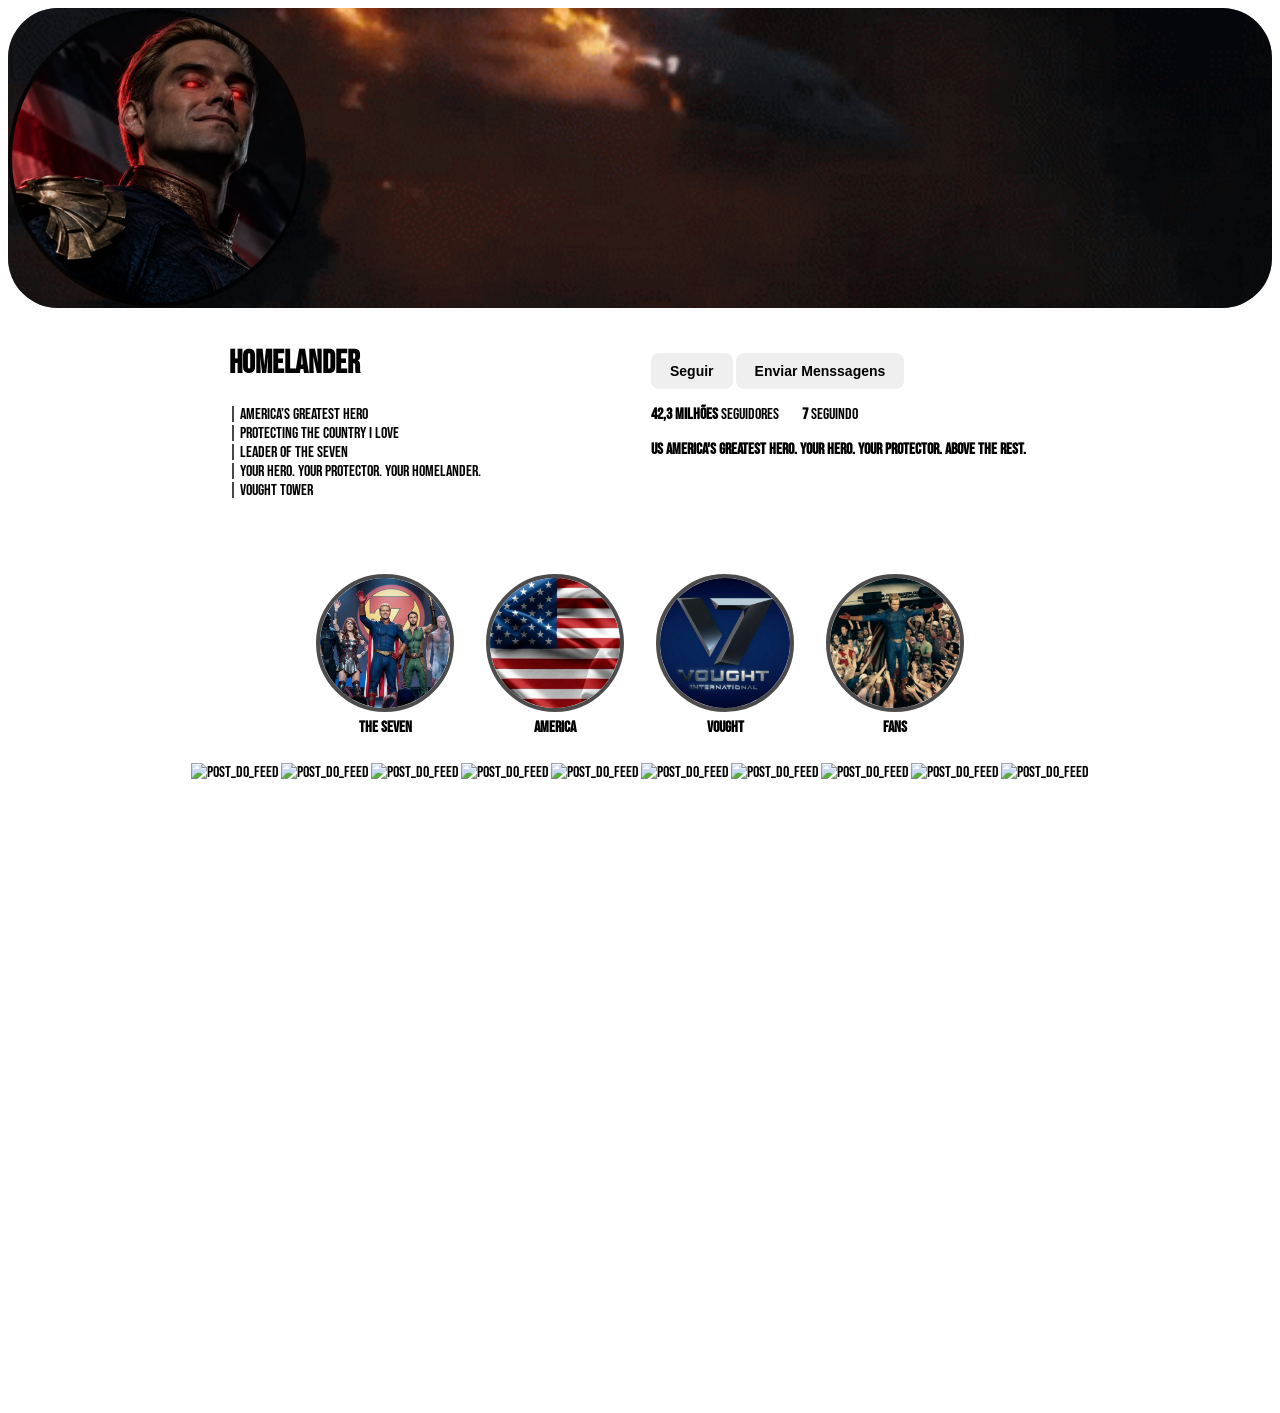
==== commit fc41c15c: "atualizacao_mdl" ====
--- a/index.html
+++ b/index.html
@@ -11,10 +11,10 @@
     <div id="conteudo">
         <div id="cabecalho">
             <div>
-                <img src="imagens/2.png" alt="fundo">
+                <img src="imagens/6a939207fdcf670aadb50bfc7b28bc46.gif" alt="fundo" class="gif">
             </div>
             <div id="fotoperfil">
-                    <img src="imagens/7bebea811abc1bce6dd082b707919a72.jpg" alt="fotoperfil">
+                    <img src="imagens/8d43035f34b6a85caa1ba450ee1748a8.jpg" alt="fotoperfil">
             </div>
         </div>
         <div id="informacoes">
@@ -26,15 +26,16 @@
                 <p class="juntinho">| Your hero. Your protector. Your Homelander.</p>
                 <p class="juntinho">| Vought Tower</p>
             </div>
-            <div class="texto1">
-                <button>Seguir</button>
-                <button>Enviar Menssagens</button>
-                <h1></h1>
-                <p><b>64,7 mil</b> seguidores <span >3.009 mil</span> seguindo</p>
-                <strong>>Digital college + Fortaleza/Ce_</strong>
-                <div class="susgestoes">
-
-                </div>
+           <div class="texto1">
+            <button>Seguir</button>
+            <button>Enviar Menssagens</button>
+            <p>
+                <span class="stat"><b>42,3 milhões</b> seguidores</span>
+                <span class="stat"><b>7</b> seguindo</span>
+            </p>
+            <strong>Us America's greatest hero.
+                Your hero. Your protector.
+                Above the rest.</strong>
             </div>
         </div>
         <div id="destaques">
--- a/style.css
+++ b/style.css
@@ -1,36 +1,54 @@
+@import url('https://fonts.googleapis.com/css2?family=Bebas+Neue&display=swap');
+
+body{
+  font-family: "Bebas Neue", sans-serif;
+  font-weight: 400;
+  font-style: normal;
+}
+
 img{
-    object-fit: cover;
-    
+    object-fit: cover; 
 }
+
+button {
+    font-size: 14px;
+    font-weight: 600;
+    padding: 9px 18px;
+    border-radius: 8px;
+    border: 1px solid transparent;
+}
+button:hover{ opacity: 0.85; }
 
 #conteudo{
     width: 100%; 
     height: 1000px;
     background-color: white; 
-    margin-top: 0; 
-    
+    margin-top: 0;  
+    background-size: contain;
+}
+.gif{
+    width: 300px;
+    height: auto;
 }
 #cabecalho img{
     width: 100%;
     height: 300px;
-    background-color: red;
+    background-color: rgba(0, 0, 0, 0.5);
     border-radius: 50px;
 }
 #fotoperfil img{
-    width: 300px;
-    height: 300px;
-    background-color: rebeccapurple;
-    display: flex;
-    align-items: center;
-    justify-content: center;
+    width: 290px;
+    height: 290px;
     border-radius: 100%;
     position: absolute;
     top: 9px;
+    border: 4px solid rgba(0, 0, 0, 0.5);
+    
 }
 #informacoes{
     width: 100%;
     height: 250px;
-    background-color: blue;
+    background-color: white;
     display:flex ;
     object-fit: contain;
     gap: 2px;
@@ -38,22 +56,22 @@
     
 }
 .texto {
-    width: 500px;
+    width: 400px;
     height: 250px;
-    background-color: chartreuse;
+    background-color: white;
     justify-content: center;
     padding: 10px;
 }
 .texto1{
-    width: 500px;
+    width: 400px;
     height: 250px;
-    background-color: gold;
+    background-color: white;
     padding: 10px;
+    margin-top: 30px;
 }
-.susgestoes{
-    background-color: aqua;
-    width: 500px;
-    height: 160px;
+
+.stat {
+    margin-right: 20px; 
 }
 .juntinho{
     margin: 0;
@@ -61,18 +79,20 @@
 #destaques{
     width: 100%;
     height: 200px;
-    background-color: green;
+    background-color: white;
     display:flex ;
     justify-content: center;
+   
     img{
         width: 130px;
         height: 130px;
+         border: 4px solid rgba(0, 0, 0, 0.7);
     }
 }
 .destaque{
     width: 150px;
     height: 180px;
-    background-color: teal;
+    background-color: white;
     padding: 10px;
     display: flex;
     justify-content: center;
